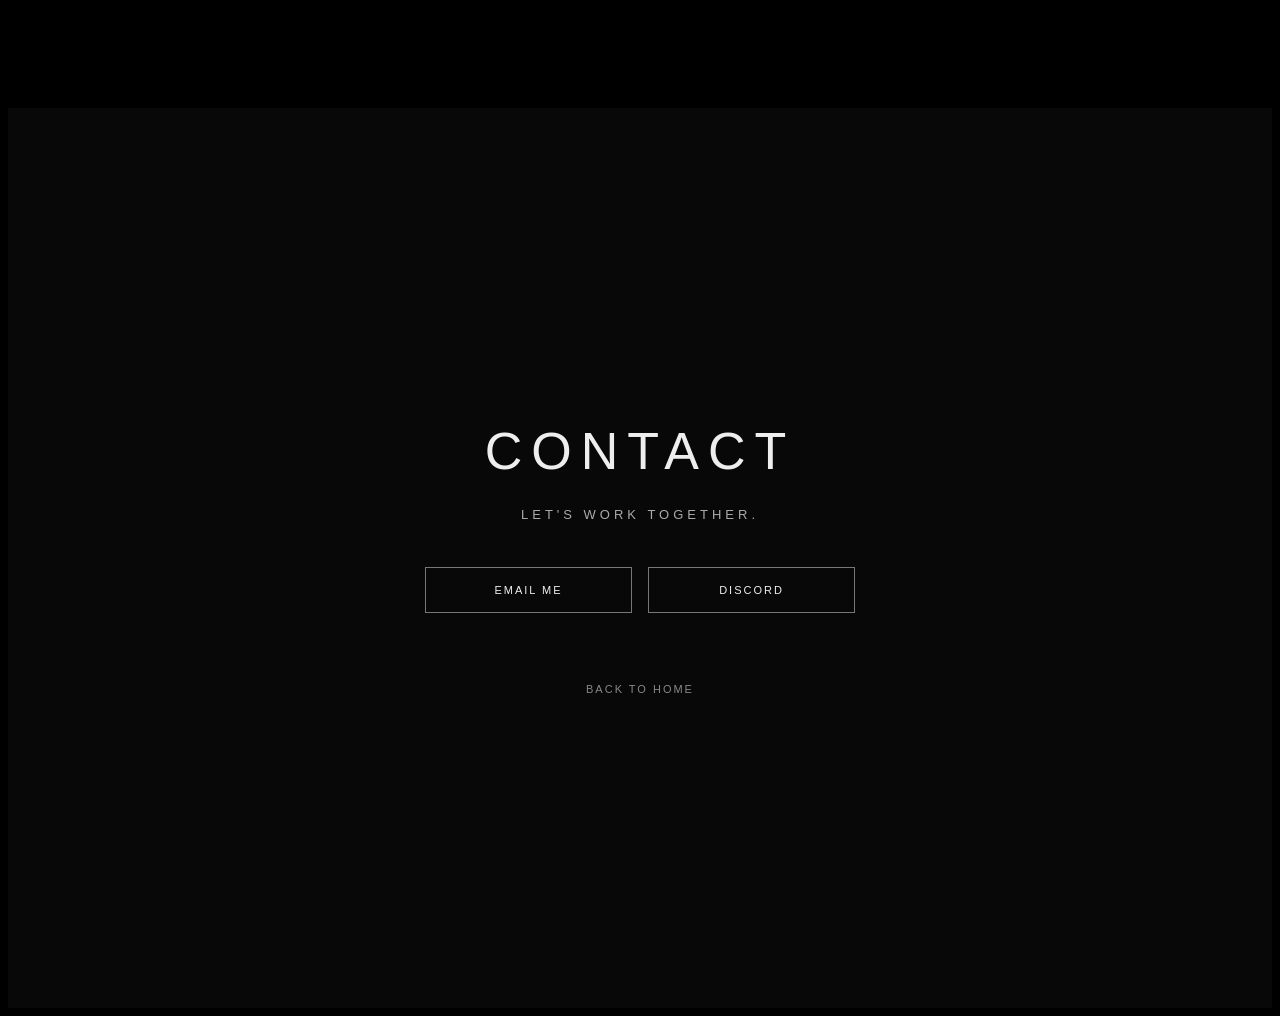
==== contact.html @ 99525ad5 "Add Noir Studio contact page" ====
<!DOCTYPE html>
<html lang="en">
<head>
    <meta charset="UTF-8">
    <meta name="viewport" content="width=device-width, initial-scale=1.0">
    <title>Contact | Noir Studio</title>
    <link rel="stylesheet" href="style.css">
    <style>
        .contact-page {
            min-height: 100vh;
            display: flex;
            flex-direction: column;
            align-items: center;
            justify-content: center;
            padding: 80px 24px;
            box-sizing: border-box;
            background: #080808;
            color: #eeeeee;
            text-align: center;
            font-family: Arial, Helvetica, sans-serif;
        }

        .contact-page h1 {
            font-size: clamp(32px, 5vw, 52px);
            font-weight: 300;
            letter-spacing: 9px;
            margin: 0 0 26px;
        }

        .contact-page .subtitle {
            color: #aaaaaa;
            font-size: 13px;
            letter-spacing: 4px;
            margin: 0 0 45px;
        }

        .contact-actions {
            display: flex;
            justify-content: center;
            flex-wrap: wrap;
            gap: 16px;
        }

        .contact-actions a {
            display: inline-block;
            min-width: 155px;
            padding: 16px 25px;
            border: 1px solid #777777;
            color: #eeeeee;
            background: transparent;
            text-decoration: none;
            font-size: 11px;
            letter-spacing: 2px;
            transition: background 0.3s ease, color 0.3s ease;
        }

        .contact-actions a:hover {
            background: #eeeeee;
            color: #080808;
        }

        .contact-back {
            margin-top: 70px;
            color: #888888;
            text-decoration: none;
            font-size: 11px;
            letter-spacing: 2px;
        }

        .contact-back:hover {
            color: #ffffff;
        }
    </style>
</head>

<body>
    <main class="contact-page">
        <h1>CONTACT</h1>
        <p class="subtitle">LET'S WORK TOGETHER.</p>

        <div class="contact-actions">
            <a href="mailto:samar.logica@gmail.com">
                EMAIL ME
            </a>
            
<a href="https://discord.gg/GbGYQtaXxz" target="_blank" rel="noopener noreferrer">
    DISCORD
</a>
        </div>

        <a href="index.html" class="contact-back">
            BACK TO HOME
        </a>
    </main>

</body>
</html>
---- style.css ----
body {
        background-color: black;
        color: white;
        text-align: center;
        font-family: Arial, sans-serif;
        padding-top: 100px;
    }
    p {
        color: #B0B0B0;
        font-size: 16px;
        letter-spacing: 2px;
    }
    button {
        background-color: #1a1a1a;
        color: white;
        border: 1px solid #666666;
        padding: 14px 30px;
        font-size: 14px;
        letter-spacing: 1px;
        cursor: pointer;
        margin-top: 25px;
    transition: background-color 0.3s ease;
}
button:hover {
    background-color: #444444;
}
#portfolio {
    margin-top: 150px;
    min-height: 100vh;
}
h1 {
    font-family: "Helvetica Neue", Arial, sans-serif;
    font-size: 28px;
    font-weight: 300;
    letter-spacing: 9px;
    text-transform: uppercase;
}
h2 { 
    font-family: "Helvetica Neue", Arial, sans-serif;
    font-size: 23px;
    font-weight: 200;
    letter-spacing: 5px;
    text-transform: uppercase;
}
.social-links {
    margin-top: 35px;
    display: flex;
    justify-content: center;
    align-items: center;
    gap: 25px;
}

.social-links a {
    color: #888888;
    text-decoration: none;
    font-family: "Helvetica Neue", Arial, sans-serif;
    font-size: 11px;
    font-weight: 300;
    letter-spacing: 3px;
    transition: color 0.3s ease;
}

.social-links a:hover {
    color: #FFFFFF;
}

.social-links span {
    color: #444444;
    font-size: 12px;
}
.main-buttons {
    display: flex;
    justify-content: center;
    align-items: center;
    gap: 15px;
}
.social-links a {
    display: inline-flex;
    align-items: center;
    justify-content: center;
    gap: 8px;
}

.social-links .social-icon {
    width: 14px;
    height: 14px;
    display: inline-block;
    flex-shrink: 0;
}

.social-links svg {
    width: 14px;
    height: 14px;
    stroke-width: 1.5;
    flex-shrink: 0;
}

.work-gallery {
    margin-top: 150px;
    padding: 40px 30px;
}

.project {
    max-width: 900px;
    margin: 0 auto;
    text-align: left;
}

.project-number {
    display: block;
    color: #777777;
    font-family: "Helvetica Neue", Arial, sans-serif;
    font-size: 11px;
    font-weight: 300;
    letter-spacing: 3px;
    margin-bottom: 30px;
}

.project h2 {
    font-size: 24px;
    font-weight: 300;
    letter-spacing: 6px;
}

.project p {
    color: #999999;
    font-size: 13px;
    letter-spacing: 2px;
}

.project-preview {
    width: 100%;
    height: auto;
    margin-top: 40px;
    border: none;
    background: transparent;
    display: block;
    overflow: hidden;
}
.project-preview img {
    width: 100%;
    height: 100%;
    object-fit: contain;
    display: block;
}

.project-preview span {
    color: #555555;
    font-family: "Helvetica Neue", Arial, sans-serif;
    font-size: 11px;
    font-weight: 300;
    letter-spacing: 3px;
}


.project-preview a {
    display: flex;
    align-items: center;
    justify-content: center;
    width: 100%;
    height: 100%;
    min-width: 0;
    overflow: hidden;
    cursor: zoom-in;
}

.project-preview .showcase-thumbnail {
    display: block;
    width: 100%;
    height: auto;
    max-width: 100%;
    object-fit: contain;
    cursor: zoom-in;
}


/* NOIR STUDIO — PROJECT DETAILS */

.project-page {
    padding: 0;
    margin: 0;
    min-height: 100vh;
    background-color: #000000;
    color: #FFFFFF;
    font-family: "Helvetica Neue", Arial, sans-serif;
    text-align: left;
}

.case-header {
    display: flex;
    justify-content: space-between;
    align-items: center;
    padding: 40px 6%;
    border-bottom: 1px solid #222222;
}

.case-header a,
.case-header span {
    color: #888888;
    font-size: 11px;
    font-weight: 300;
    letter-spacing: 2px;
    text-decoration: none;
}

.case-study {
    max-width: 900px;
    margin: 100px auto;
    padding: 0 30px;
}

.case-study h1 {
    text-align: left;
    font-size: 32px;
    font-weight: 200;
    letter-spacing: 9px;
}

.case-subtitle {
    text-align: left;
    color: #888888;
    font-size: 12px;
    letter-spacing: 3px;
    margin-top: 20px;
}

.case-section {
    margin-top: 120px;
    padding-top: 25px;
    border-top: 1px solid #333333;
}

.case-label {
    display: block;
    color: #666666;
    font-size: 10px;
    letter-spacing: 3px;
    margin-bottom: 35px;
}

.case-section > p {
    max-width: 600px;
    color: #AAAAAA;
    font-size: 14px;
    font-weight: 300;
    line-height: 2;
    letter-spacing: 1px;
    text-align: left;
}

.case-features {
    display: grid;
    grid-template-columns: repeat(2, 1fr);
    gap: 25px;
}

.case-features p {
    color: #AAAAAA;
    font-size: 12px;
    font-weight: 300;
    letter-spacing: 1px;
    text-align: left;
}

.case-footer {
    display: flex;
    justify-content: space-between;
    margin-top: 140px;
    padding: 30px 0;
    border-top: 1px solid #333333;
}

.case-footer a {
    color: #888888;
    font-size: 11px;
    letter-spacing: 2px;
    text-decoration: none;
    transition: color 0.3s ease;
}

.case-footer a:hover,
.case-header a:hover {
    color: #FFFFFF;
}

.view-project {
    display: inline-block;
    margin-top: 10px;
    color: #888888;
    font-family: "Helvetica Neue", Arial, sans-serif;
    font-size: 11px;
    font-weight: 300;
    letter-spacing: 3px;
    text-decoration: none;
    transition: color 0.3s ease;
}

.view-project:hover {
    color: #FFFFFF;
}

/* RESPONSIVE DESIGN — TABLETS & PHONES */

@media (max-width: 768px) {

    body {
        padding-top: 60px;
    }

    h1 {
        font-size: 22px;
        letter-spacing: 5px;
    }

    h2 {
        font-size: 18px;
        letter-spacing: 4px;
    }

    .main-buttons {
        flex-wrap: wrap;
        gap: 12px;
    }

    .social-links {
        flex-wrap: wrap;
        gap: 18px;
    }

    .work-gallery {
        margin-top: 90px;
        padding: 20px;
    }

    .project-preview {
        height: 250px;
    }

    .case-header {
        padding: 25px 20px;
    }

    .case-study {
        margin: 60px auto;
        padding: 0 20px;
    }

    .case-study h1 {
        font-size: 24px;
        letter-spacing: 5px;
    }

    .case-section {
        margin-top: 75px;
    }

    .case-features {
        grid-template-columns: 1fr;
        gap: 15px;
    }

    .case-footer {
        flex-wrap: wrap;
        gap: 25px;
    }

    .project-page {
        padding-top: 0;
    }
}

/* MOBILE HOMEPAGE ALIGNMENT */

@media (max-width: 768px) {
    body:not(.project-page):has(.main-buttons) {
        min-height: 100vh;
        min-height: 100dvh;
        box-sizing: border-box;
        padding: 24px 16px;
        display: flex;
        flex-direction: column;
        align-items: center;
        justify-content: center;
    }

    body:not(.project-page):has(.main-buttons) h1 {
        margin-top: 0;
    }
}

/* REFINED INTERACTIONS */

.view-project,
.back-link,
.case-footer a {
    transition: color 0.3s ease, opacity 0.3s ease;
}

.view-project:hover,
.back-link:hover,
.case-footer a:hover {
    color: #FFFFFF;
}

.view-project:focus-visible,
.back-link:focus-visible,
.case-footer a:focus-visible {
    outline: 1px solid #888888;
    outline-offset: 6px;
}

@media (prefers-reduced-motion: reduce) {
    .view-project,
    .back-link,
    .case-footer a {
        transition: none;
    }
}

/* VIEW PROJECT — FINAL HOVER */

a.view-project {
    color: #888888;
    text-decoration: none;
    transition: color 0.3s ease;
}

a.view-project:hover {
    color: #FFFFFF;
}

/* NOIR STUDIO — PORTFOLIO PAGE */

.portfolio-page {
    margin: 0;
    padding: 0;
    min-height: 100vh;
    background-color: #000000;
    color: #FFFFFF;
    font-family: "Helvetica Neue", Arial, sans-serif;
    text-align: left;
}

.portfolio-header {
    display: flex;
    justify-content: space-between;
    align-items: center;
    padding: 40px 6%;
    border-bottom: 1px solid #222222;
}

.portfolio-header a,
.portfolio-header span {
    color: #888888;
    font-size: 11px;
    font-weight: 300;
    letter-spacing: 2px;
    text-decoration: none;
}

.portfolio-content {
    max-width: 900px;
    margin: 100px auto;
    padding: 0 30px;
}

.portfolio-content h1 {
    text-align: left;
    font-size: 32px;
    font-weight: 200;
    letter-spacing: 9px;
}

.portfolio-subtitle {
    color: #888888;
    font-size: 12px;
    font-weight: 300;
    letter-spacing: 3px;
    text-align: left;
    margin-top: 20px;
}

.portfolio-section {
    margin-top: 120px;
    padding-top: 25px;
    border-top: 1px solid #333333;
}

.portfolio-label {
    display: block;
    color: #666666;
    font-size: 10px;
    letter-spacing: 3px;
    margin-bottom: 35px;
}

.portfolio-services {
    display: grid;
    grid-template-columns: 1fr 1fr;
    gap: 25px;
}

.portfolio-services p,
.portfolio-section > p {
    color: #AAAAAA;
    font-size: 13px;
    font-weight: 300;
    line-height: 2;
    letter-spacing: 1px;
    text-align: left;
}

.portfolio-project-link {
    color: #AAAAAA;
    font-size: 12px;
    font-weight: 300;
    letter-spacing: 2px;
    text-decoration: none;
}

.portfolio-footer {
    display: flex;
    justify-content: space-between;
    gap: 20px;
    margin-top: 140px;
    padding: 30px 0;
    border-top: 1px solid #333333;
}

.portfolio-footer a {
    color: #888888;
    font-size: 11px;
    letter-spacing: 2px;
    text-decoration: none;
}

.portfolio-header a,
.portfolio-project-link,
.portfolio-footer a {
    transition: color 0.3s ease;
}

.portfolio-header a:hover,
.portfolio-project-link:hover,
.portfolio-footer a:hover {
    color: #FFFFFF;
}

/* PORTFOLIO — MOBILE */

@media (max-width: 768px) {
    .portfolio-page {
        padding-top: 0;
    }

    .portfolio-header {
        padding: 25px 20px;
        gap: 15px;
    }

    .portfolio-content {
        margin: 60px auto;
        padding: 0 20px;
    }

    .portfolio-content h1 {
        font-size: 24px;
        letter-spacing: 5px;
    }

    .portfolio-section {
        margin-top: 75px;
    }

    .portfolio-services {
        grid-template-columns: 1fr;
        gap: 15px;
    }

    .portfolio-footer {
        flex-wrap: wrap;
        gap: 25px;
    }
}

/* NOIR STUDIO IMAGE LIGHTBOX */

.showcase-thumbnail {
    cursor: zoom-in;
}

.showcase-lightbox {
    position: fixed;
    inset: 0;
    z-index: 9999;
    background: rgba(0, 0, 0, 0.94);
    display: flex;
    align-items: center;
    justify-content: center;
    padding: 40px;
    box-sizing: border-box;
}

.showcase-lightbox[hidden] {
    display: none;
}

.showcase-lightbox img {
    max-width: 95%;
    max-height: 90vh;
    width: auto;
    height: auto;
    object-fit: contain;
}

.lightbox-close {
    position: absolute;
    top: 20px;
    right: 30px;
    color: white;
    background: none;
    border: none;
    font-size: 36px;
    cursor: pointer;
}

@media (max-width: 768px) {
    .showcase-lightbox {
        padding: 15px;
    }

    .showcase-lightbox img {
        max-width: 100%;
        max-height: 85vh;
    }
}

/* NOIR STUDIO PROJECT HERO */

.case-hero {
    width: 100%;
    margin-top: 45px;
    margin-bottom: 60px;
}

.case-hero img {
    display: block;
    width: 100%;
    height: auto;
    border: 1px solid #333333;
}

/* NOIR STUDIO VISUAL GALLERY */

.visual-gallery {
    width: 100%;
    margin: 80px 0;
}

.gallery-heading {
    margin-bottom: 25px;
}

.gallery-heading span {
    display: block;
    font-size: 11px;
    letter-spacing: 3px;
    color: #777777;
    margin-bottom: 12px;
}

.gallery-heading h2 {
    font-size: 20px;
    font-weight: 300;
    letter-spacing: 2px;
}

.gallery-image {
    display: block;
    width: 100%;
    height: auto;
    border: 1px solid #333333;
}

.case-hero img {
    cursor: zoom-in;
}

/* PROJECT IMAGE CAPTIONS */

.showcase-caption {
    margin-top: 16px;
    color: #999999;
    font-size: 12px;
    font-weight: 300;
    line-height: 1.8;
    letter-spacing: 0.5px;
    text-align: left;
}

/* HOMEPAGE CONTACT SECTION */

.contact-section {
    width: 100%;
    max-width: 700px;
    margin: 90px auto 70px;
    padding: 0 30px;
    box-sizing: border-box;
    text-align: center;
}

.contact-divider {
    width: 100%;
    height: 1px;
    background: #333333;
    margin-bottom: 65px;
}

.contact-section .contact-label {
    color: #888888;
    font-size: 11px;
    letter-spacing: 3px;
    margin-bottom: 20px;
}

.contact-section h2 {
    color: #eeeeee;
    font-size: 24px;
    font-weight: 300;
    letter-spacing: 5px;
    margin-bottom: 35px;
}

.contact-button {
    display: inline-block;
    padding: 16px 38px;
    border: 1px solid #888888;
    color: #eeeeee;
    background: #171717;
    text-decoration: none;
    font-size: 12px;
    letter-spacing: 2px;
    transition: 0.3s ease;
}

.contact-button:hover {
    background: #eeeeee;
    color: #000000;
    border-color: #eeeeee;
}
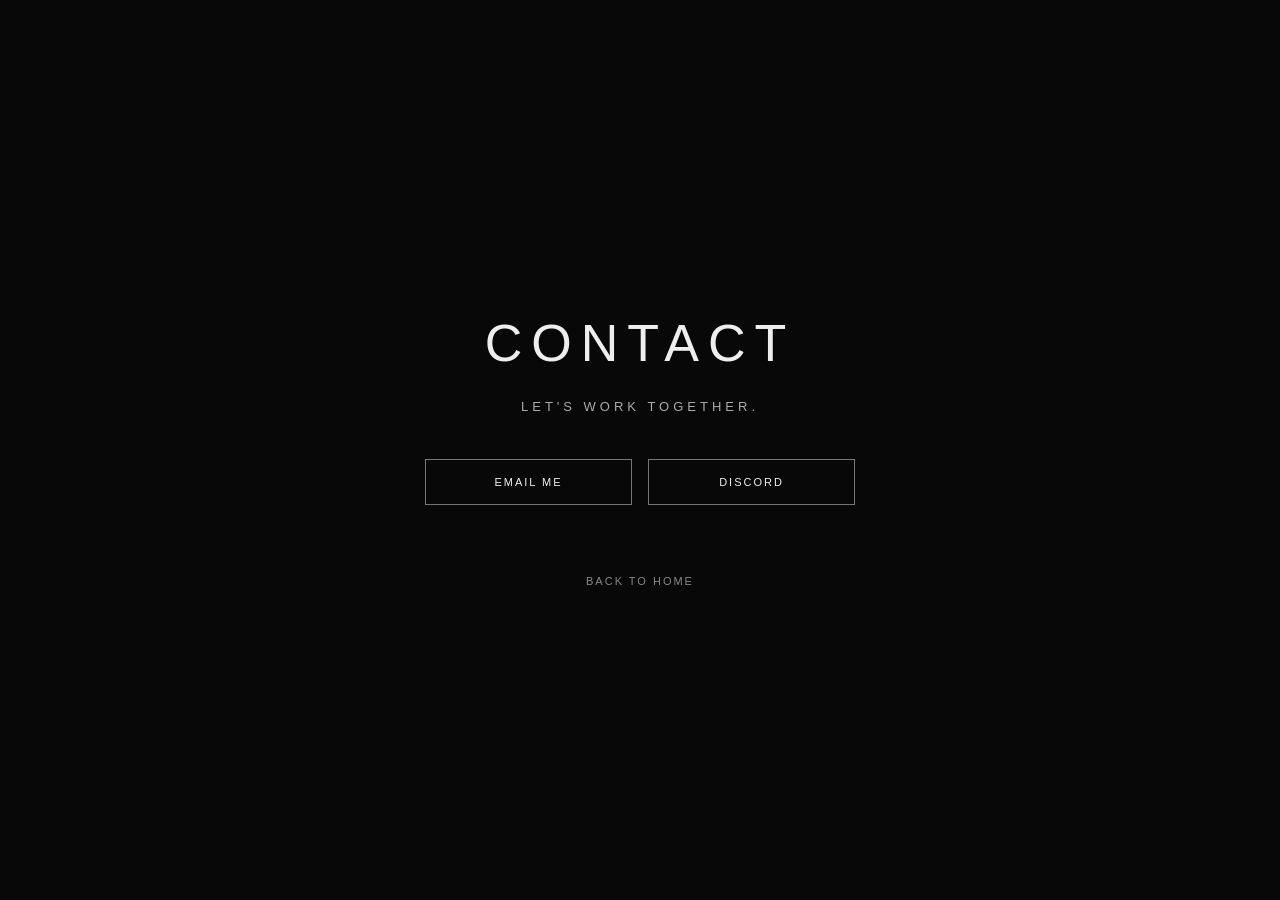
==== commit 7a97cf64: "Fix Contact page mobile alignment" ====
--- a/contact.html
+++ b/contact.html
@@ -7,6 +7,10 @@
     <title>Contact | Noir Studio</title>
     <link rel="stylesheet" href="style.css">
     <style>
+body {
+    margin: 0;
+    padding-top: 0;
+}
         .contact-page {
             min-height: 100vh;
             display: flex;
@@ -84,7 +88,7 @@
                 EMAIL ME
             </a>
             
-<a href="https://discord.gg/GbGYQtaXxz" target="_blank" rel="noopener noreferrer">
+<a href="https://discord.gg/zDaUHyTjsF" target="_blank" rel="noopener noreferrer">
     DISCORD
 </a>
         </div>
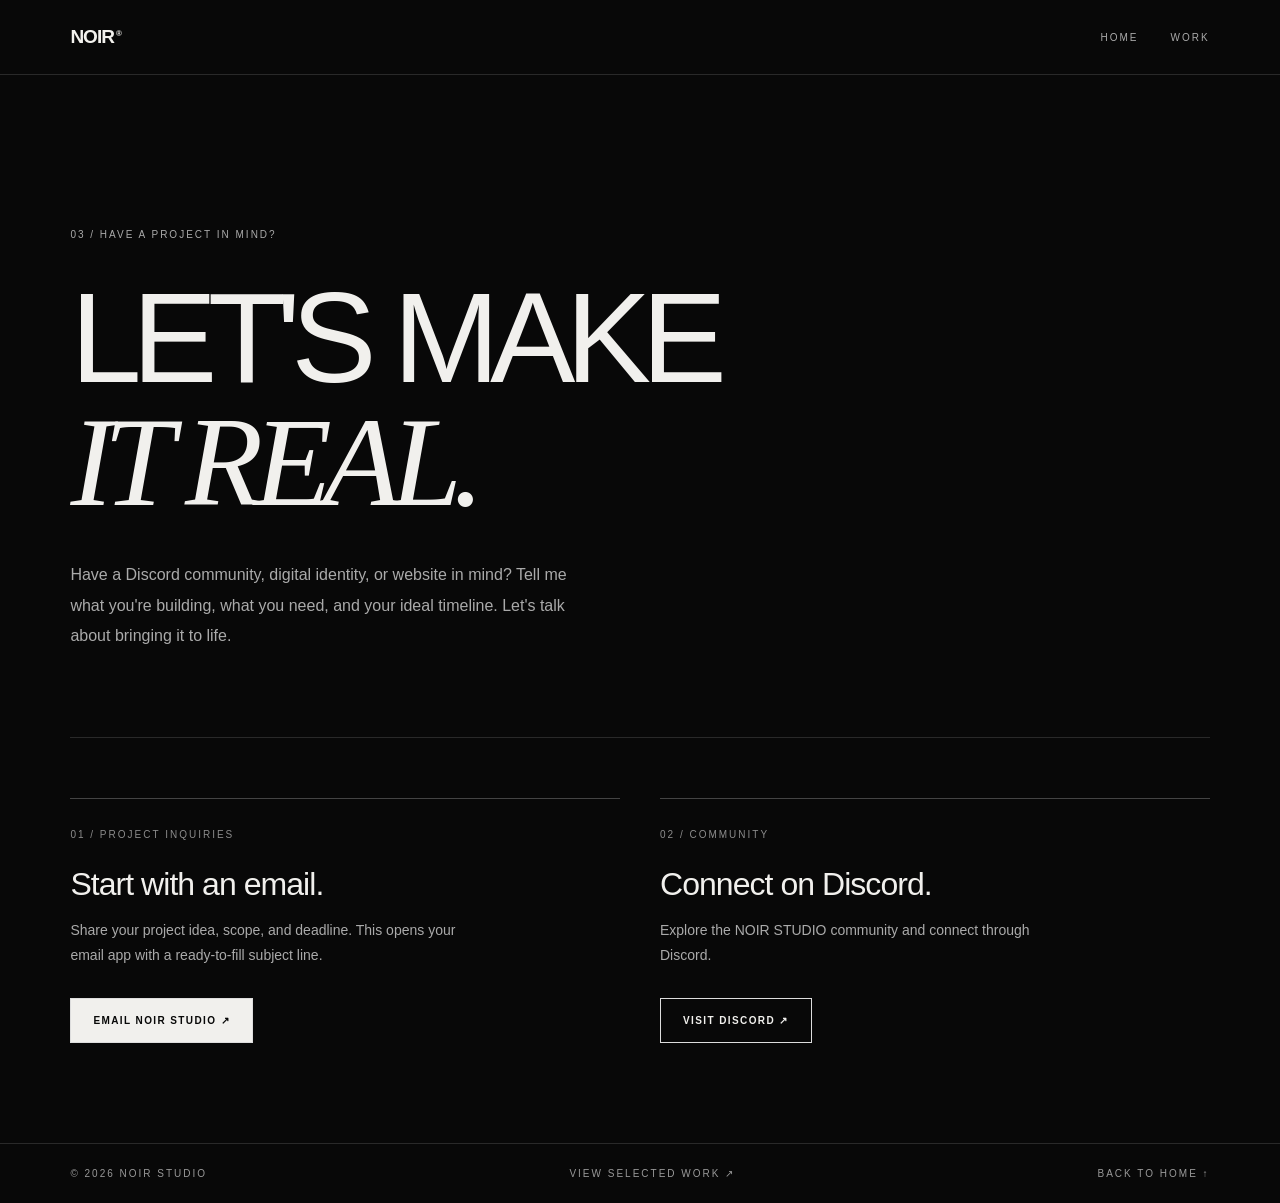
==== commit 9dcfe33e: "Update NOIR STUDIO contact page" ====
--- a/contact.html
+++ b/contact.html
@@ -1,102 +1,73 @@
-
 <!DOCTYPE html>
 <html lang="en">
 <head>
-    <meta charset="UTF-8">
-    <meta name="viewport" content="width=device-width, initial-scale=1.0">
-    <title>Contact | Noir Studio</title>
-    <link rel="stylesheet" href="style.css">
-    <style>
-body {
-    margin: 0;
-    padding-top: 0;
-}
-        .contact-page {
-            min-height: 100vh;
-            display: flex;
-            flex-direction: column;
-            align-items: center;
-            justify-content: center;
-            padding: 80px 24px;
-            box-sizing: border-box;
-            background: #080808;
-            color: #eeeeee;
-            text-align: center;
-            font-family: Arial, Helvetica, sans-serif;
-        }
-
-        .contact-page h1 {
-            font-size: clamp(32px, 5vw, 52px);
-            font-weight: 300;
-            letter-spacing: 9px;
-            margin: 0 0 26px;
-        }
-
-        .contact-page .subtitle {
-            color: #aaaaaa;
-            font-size: 13px;
-            letter-spacing: 4px;
-            margin: 0 0 45px;
-        }
-
-        .contact-actions {
-            display: flex;
-            justify-content: center;
-            flex-wrap: wrap;
-            gap: 16px;
-        }
-
-        .contact-actions a {
-            display: inline-block;
-            min-width: 155px;
-            padding: 16px 25px;
-            border: 1px solid #777777;
-            color: #eeeeee;
-            background: transparent;
-            text-decoration: none;
-            font-size: 11px;
-            letter-spacing: 2px;
-            transition: background 0.3s ease, color 0.3s ease;
-        }
-
-        .contact-actions a:hover {
-            background: #eeeeee;
-            color: #080808;
-        }
-
-        .contact-back {
-            margin-top: 70px;
-            color: #888888;
-            text-decoration: none;
-            font-size: 11px;
-            letter-spacing: 2px;
-        }
-
-        .contact-back:hover {
-            color: #ffffff;
-        }
-    </style>
+  <meta charset="UTF-8">
+  <meta name="viewport" content="width=device-width, initial-scale=1.0">
+  <meta name="description" content="Contact NOIR STUDIO for Discord community design, digital graphics, and web design projects.">
+  <title>Contact — NOIR STUDIO</title>
+  <link rel="stylesheet" href="style.css">
+  <style>
+    /* Scoped contact-page styles: existing pages and stylesheet remain unchanged. */
+    body.noir-contact { margin: 0; padding: 0; background: #080808; color: #f1f0ed; text-align: left; font-family: "Helvetica Neue", Arial, sans-serif; }
+    .noir-contact *, .noir-contact *::before, .noir-contact *::after { box-sizing: border-box; }
+    .nc-header { display: flex; justify-content: space-between; align-items: center; gap: 20px; padding: 26px 5.5%; border-bottom: 1px solid #292929; }
+    .nc-brand { color: #f3f2ee; font-size: 19px; font-weight: 700; letter-spacing: -1px; text-decoration: none; }
+    .nc-brand sup { font-size: 8px; vertical-align: super; margin-left: 2px; }
+    .nc-nav { display: flex; flex-wrap: wrap; gap: 32px; }
+    .nc-nav a, .nc-kicker, .nc-index, .nc-footer { font-size: 10px; letter-spacing: 2px; text-transform: uppercase; }
+    .nc-nav a { color: #aaa; text-decoration: none; transition: color .2s; }
+    .nc-nav a:hover, .nc-nav a:focus-visible { color: #fff; }
+    .nc-main { width: min(1260px, 89%); margin: 0 auto; }
+    .nc-intro { padding: clamp(80px, 12vw, 180px) 0 85px; border-bottom: 1px solid #292929; }
+    .nc-kicker { color: #aaa; margin: 0 0 35px; }
+    .nc-title { margin: 0; font-size: clamp(60px, 10vw, 152px); line-height: .98; letter-spacing: -.075em; font-weight: 400; text-transform: uppercase; }
+    .nc-title em { display: block; font-family: Georgia, "Times New Roman", serif; font-weight: 400; letter-spacing: -.075em; text-transform: none; }
+    .nc-description { max-width: 520px; margin: 35px 0 0; color: #aaa; font-size: 16px; line-height: 1.9; letter-spacing: 0; }
+    .nc-options { display: grid; grid-template-columns: 1fr 1fr; gap: 40px; padding: 60px 0 100px; }
+    .nc-card { display: flex; flex-direction: column; align-items: flex-start; min-height: 245px; padding: 30px 0 0; border-top: 1px solid #444; }
+    .nc-index { color: #8c8c8c; margin: 0 0 26px; }
+    .nc-card h2 { font-size: clamp(23px, 2.5vw, 36px); font-weight: 400; letter-spacing: -.03em; text-transform: none; margin: 0 0 15px; }
+    .nc-card p:not(.nc-index) { color: #aaa; font-size: 14px; letter-spacing: 0; line-height: 1.8; max-width: 400px; margin: 0 0 30px; }
+    .nc-action { display: inline-block; margin-top: auto; padding: 16px 22px; border: 1px solid #ddd; color: #080808; background: #f1f0ed; text-decoration: none; text-transform: uppercase; font-size: 10px; font-weight: 700; letter-spacing: 1.4px; transition: background .25s, color .25s; }
+    .nc-action:hover, .nc-action:focus-visible { color: #f1f0ed; background: transparent; }
+    .nc-action.secondary { background: transparent; color: #f1f0ed; }
+    .nc-action.secondary:hover, .nc-action.secondary:focus-visible { background: #f1f0ed; color: #080808; }
+    .nc-footer { display: flex; justify-content: space-between; gap: 20px; border-top: 1px solid #292929; padding: 24px 5.5%; color: #999; }
+    .nc-footer a { color: inherit; text-decoration: none; }
+    .nc-footer a:hover { color: #fff; }
+    @media (max-width: 700px) { .nc-header { padding: 24px 6%; } .nc-nav { gap: 16px; } .nc-main { width: 88%; } .nc-intro { padding: 95px 0 65px; } .nc-description { font-size: 14px; } .nc-options { grid-template-columns: 1fr; gap: 50px; padding: 50px 0 70px; } .nc-card { min-height: 0; } .nc-footer { padding: 22px 6%; flex-wrap: wrap; } }
+    @media (prefers-reduced-motion: reduce) { .nc-nav a, .nc-action { transition: none; } }
+  </style>
 </head>
-
-<body>
-    <main class="contact-page">
-        <h1>CONTACT</h1>
-        <p class="subtitle">LET'S WORK TOGETHER.</p>
-
-        <div class="contact-actions">
-            <a href="mailto:samar.logica@gmail.com">
-                EMAIL ME
-            </a>
-            
-<a href="https://discord.gg/zDaUHyTjsF" target="_blank" rel="noopener noreferrer">
-    DISCORD
-</a>
-        </div>
-
-        <a href="index.html" class="contact-back">
-            BACK TO HOME
-        </a>
-    </main>
-
+<body class="noir-contact">
+  <header class="nc-header">
+    <a class="nc-brand" href="index.html" aria-label="NOIR STUDIO home">NOIR<sup>®</sup></a>
+    <nav class="nc-nav" aria-label="Main navigation">
+      <a href="index.html">Home</a>
+      <a href="work.html">Work</a>
+    </nav>
+  </header>
+  <main class="nc-main">
+    <section class="nc-intro" aria-labelledby="contact-title">
+      <p class="nc-kicker">03 / HAVE A PROJECT IN MIND?</p>
+      <h1 class="nc-title" id="contact-title">LET'S MAKE <em>IT REAL.</em></h1>
+      <p class="nc-description">Have a Discord community, digital identity, or website in mind? Tell me what you're building, what you need, and your ideal timeline. Let's talk about bringing it to life.</p>
+    </section>
+    <section class="nc-options" aria-label="Ways to get in touch">
+      <article class="nc-card">
+        <p class="nc-index">01 / PROJECT INQUIRIES</p>
+        <h2>Start with an email.</h2>
+        <p>Share your project idea, scope, and deadline. This opens your email app with a ready-to-fill subject line.</p>
+        <a class="nc-action" href="mailto:samar.logica@gmail.com?subject=NOIR%20STUDIO%20%E2%80%94%20Project%20Inquiry">Email NOIR STUDIO ↗</a>
+      </article>
+      <article class="nc-card">
+        <p class="nc-index">02 / COMMUNITY</p>
+        <h2>Connect on Discord.</h2>
+        <p>Explore the NOIR STUDIO community and connect through Discord.</p>
+        <a class="nc-action secondary" href="https://discord.gg/GbGYQtaXxz" target="_blank" rel="noopener noreferrer">Visit Discord ↗</a>
+      </article>
+    </section>
+  </main>
+  <footer class="nc-footer"><span>© 2026 NOIR STUDIO</span><a href="work.html">VIEW SELECTED WORK ↗</a><a href="index.html">BACK TO HOME ↑</a></footer>
 </body>
 </html>
--- a/style.css
+++ b/style.css
@@ -748,3 +748,96 @@
     color: #000000;
     border-color: #eeeeee;
 }
+
+/* ==========================================================
+   NOIR STUDIO — NEW HOMEPAGE (scoped; other pages unchanged)
+   ========================================================== */
+html { scroll-behavior: smooth; }
+body.home-page, body.home-page:has(.main-buttons) {
+  margin: 0; padding: 0; min-height: 100%; display: block;
+  background: #080808; color: #f1f0ed; text-align: left;
+  font-family: "Helvetica Neue", Helvetica, Arial, sans-serif;
+  -webkit-font-smoothing: antialiased;
+}
+.home-page * { box-sizing: border-box; }
+.home-page a { color: inherit; text-decoration: none; }
+.home-page a:focus-visible { outline: 1px solid #f1f0ed; outline-offset: 6px; }
+.home-page .home-nav { min-height: 83px; padding: 0 5.5%; display: flex; justify-content: space-between; align-items: center; border-bottom: 1px solid #252525; }
+.home-page .home-wordmark { font-size: 24px; letter-spacing: -2px; font-weight: 700; }
+.home-page .home-wordmark span { font-size: 9px; letter-spacing: 0; vertical-align: top; margin-left: 3px; }
+.home-page .home-nav nav { display: flex; align-items: center; gap: clamp(18px, 3.5vw, 54px); }
+.home-page .home-nav nav a { font-size: 10px; letter-spacing: 2px; color: #aaa; transition: color .2s; }
+.home-page .home-nav nav a:hover { color: #fff; }
+.home-page .home-nav nav .nav-contact { color: #f1f0ed; }
+.home-page .home-hero { min-height: min(850px, 92vh); display: flex; flex-direction: column; justify-content: space-between; position: relative; padding: clamp(100px, 12vw, 165px) 5.5% 28px; overflow: hidden; }
+.home-page .home-hero::before { content: ""; position: absolute; width: 45vw; height: 45vw; right: -17%; top: -35%; background: radial-gradient(circle, #3c3a3a2b 0%, transparent 65%); pointer-events: none; }
+.home-page .hero-inner { max-width: 1100px; position: relative; z-index: 1; animation: home-rise .8s ease both; }
+.home-page .eyebrow { color: #b2b0ad; font-size: 10px; letter-spacing: 3px; line-height: 1.8; margin: 0 0 35px; }
+.home-page .status-dot { display: inline-block; width: 6px; height: 6px; background: #c1bfba; border-radius: 50%; margin-right: 10px; vertical-align: middle; }
+.home-page h1, .home-page h2, .home-page h3 { text-transform: none; }
+.home-page .home-hero h1 { font-family: "Helvetica Neue", Helvetica, Arial, sans-serif; font-size: clamp(62px, 10vw, 154px); line-height: .91; letter-spacing: -.085em; font-weight: 500; margin: 0; }
+.home-page h1 em, .home-page h2 em { font-family: Georgia, "Times New Roman", serif; font-weight: 400; letter-spacing: -.075em; }
+.home-page .hero-description { max-width: 430px; font-size: clamp(14px, 1.5vw, 17px); line-height: 1.8; letter-spacing: .1px; color: #aaa; margin: 40px 0 30px; }
+.home-page .hero-actions { display: flex; gap: 30px; align-items: center; flex-wrap: wrap; }
+.home-page .home-primary-button { background: #eeeae4; color: #080808; padding: 20px 25px; display: inline-flex; justify-content: space-between; align-items: center; min-width: 225px; gap: 25px; font-size: 10px; font-weight: 600; letter-spacing: 1.5px; transition: background .25s, transform .25s; }
+.home-page .home-primary-button:hover { background: #fff; transform: translateY(-3px); }
+.home-page .home-text-link { color: #c5c5c5; font-size: 10px; letter-spacing: 1.5px; border-bottom: 1px solid #777; padding: 14px 0; }
+.home-page .home-text-link:hover { color: #fff; }
+.home-page .hero-bottom { display: flex; justify-content: space-between; width: 100%; color: #888; font-size: 10px; letter-spacing: 2px; margin-top: 90px; }
+.home-page .home-section { padding: 105px 5.5% 120px; border-top: 1px solid #292929; }
+.home-page .section-topline { display: flex; justify-content: space-between; color: #858585; font-size: 10px; letter-spacing: 2px; margin-bottom: 65px; }
+.home-page .feature-intro { display: flex; align-items: end; justify-content: space-between; gap: 20px; margin-bottom: 55px; }
+.home-page .home-section h2 { font-size: clamp(46px, 7vw, 98px); font-weight: 400; line-height: 1.02; letter-spacing: -.075em; margin: 0; }
+.home-page .section-arrow-link { font-size: 10px; letter-spacing: 1.5px; border-bottom: 1px solid #888; padding-bottom: 10px; flex-shrink: 0; }
+.home-page .featured-card { display: block; }
+.home-page .featured-image { width: 100%; aspect-ratio: 16 / 8.4; background: #141414; overflow: hidden; border: 1px solid #262626; }
+.home-page .featured-image img { display: block; width: 100%; height: 100%; object-fit: contain; transition: transform .6s ease; }
+.home-page .featured-card:hover .featured-image img { transform: scale(1.025); }
+.home-page .featured-caption { display: flex; justify-content: space-between; align-items: center; padding: 25px 0; border-bottom: 1px solid #292929; }
+.home-page .featured-kicker { font-size: 9px; color: #8b8b8b; letter-spacing: 1.8px; }
+.home-page .featured-caption h3 { margin: 12px 0 0; font-size: clamp(19px, 2vw, 27px); letter-spacing: -.8px; font-weight: 400; }
+.home-page .featured-arrow { font-size: 30px; }
+.home-page .services-layout { display: grid; grid-template-columns: 1fr 1fr; gap: 9%; }
+.home-page .services-lead { font-size: 15px; line-height: 1.8; letter-spacing: .1px; max-width: 330px; color: #9d9d9d; margin-top: 25px; }
+.home-page .service-item { display: grid; grid-template-columns: 35px 1fr; gap: 20px; border-top: 1px solid #353535; padding: 30px 0 38px; }
+.home-page .service-item > span { font-size: 10px; color: #888; padding-top: 6px; }
+.home-page .service-item h3 { font-size: clamp(16px, 1.8vw, 23px); font-weight: 400; letter-spacing: -.4px; margin: 0; }
+.home-page .service-item p { color: #949494; font-size: 13px; line-height: 1.8; letter-spacing: .1px; margin: 15px 0 0; max-width: 440px; }
+.home-page .home-contact { text-align: center; padding: 120px 20px 140px; border-top: 1px solid #292929; background: #101010; }
+.home-page .home-contact h2 { font-size: clamp(68px, 11vw, 150px); line-height: .95; font-weight: 400; letter-spacing: -.085em; margin: 0 0 45px; }
+.home-page .home-contact .home-primary-button { margin: 0 auto; }
+.home-page .home-footer { display: flex; justify-content: space-between; flex-wrap: wrap; gap: 24px; padding: 35px 5.5%; color: #8d8d8d; font-size: 9px; letter-spacing: 1.8px; }
+.home-page .home-footer div { display: flex; gap: 28px; }
+.home-page .home-footer a:hover { color: #fff; }
+@keyframes home-rise { from { opacity: 0; transform: translateY(25px); } to { opacity: 1; transform: translateY(0); } }
+@media (max-width: 768px) {
+  body.home-page { display: block; padding: 0; min-height: 100%; }
+  .home-page .home-nav { min-height: 72px; padding: 0 6%; }
+  .home-page .home-nav nav { gap: 16px; }
+  .home-page .home-nav nav a { font-size: 9px; letter-spacing: .5px; }
+  .home-page .home-nav nav a:nth-child(2) { display: none; }
+  .home-page .home-hero { padding: 105px 6% 25px; min-height: 75vh; }
+  .home-page .home-hero h1 { font-size: clamp(46px, 10.7vw, 80px); letter-spacing: -.075em; }
+  .home-page .hero-description { margin-top: 32px; }
+  .home-page .hero-bottom { margin-top: 90px; gap: 20px; font-size: 8px; }
+  .home-page .home-section { padding: 80px 6%; }
+  .home-page .section-topline { margin-bottom: 45px; font-size: 9px; }
+  .home-page .feature-intro { display: block; }
+  .home-page .section-arrow-link { display: inline-block; margin-top: 30px; }
+  .home-page .featured-image { aspect-ratio: 4 / 3; }
+  .home-page .services-layout { grid-template-columns: 1fr; gap: 35px; }
+  .home-page .home-contact { padding: 100px 6%; }
+  .home-page .home-contact h2 { font-size: clamp(57px, 12vw, 94px); }
+  .home-page .home-footer { line-height: 2; }
+}
+@media (max-width: 400px) {
+  .home-page .home-nav nav { gap: 12px; }
+  .home-page .home-wordmark { font-size: 21px; }
+  .home-page .hero-actions { align-items: stretch; flex-direction: column; gap: 15px; }
+  .home-page .home-text-link { align-self: flex-start; }
+}
+@media (prefers-reduced-motion: reduce) {
+  html { scroll-behavior: auto; }
+  .home-page .hero-inner { animation: none; }
+  .home-page .featured-image img, .home-page .home-primary-button { transition: none; }
+}
